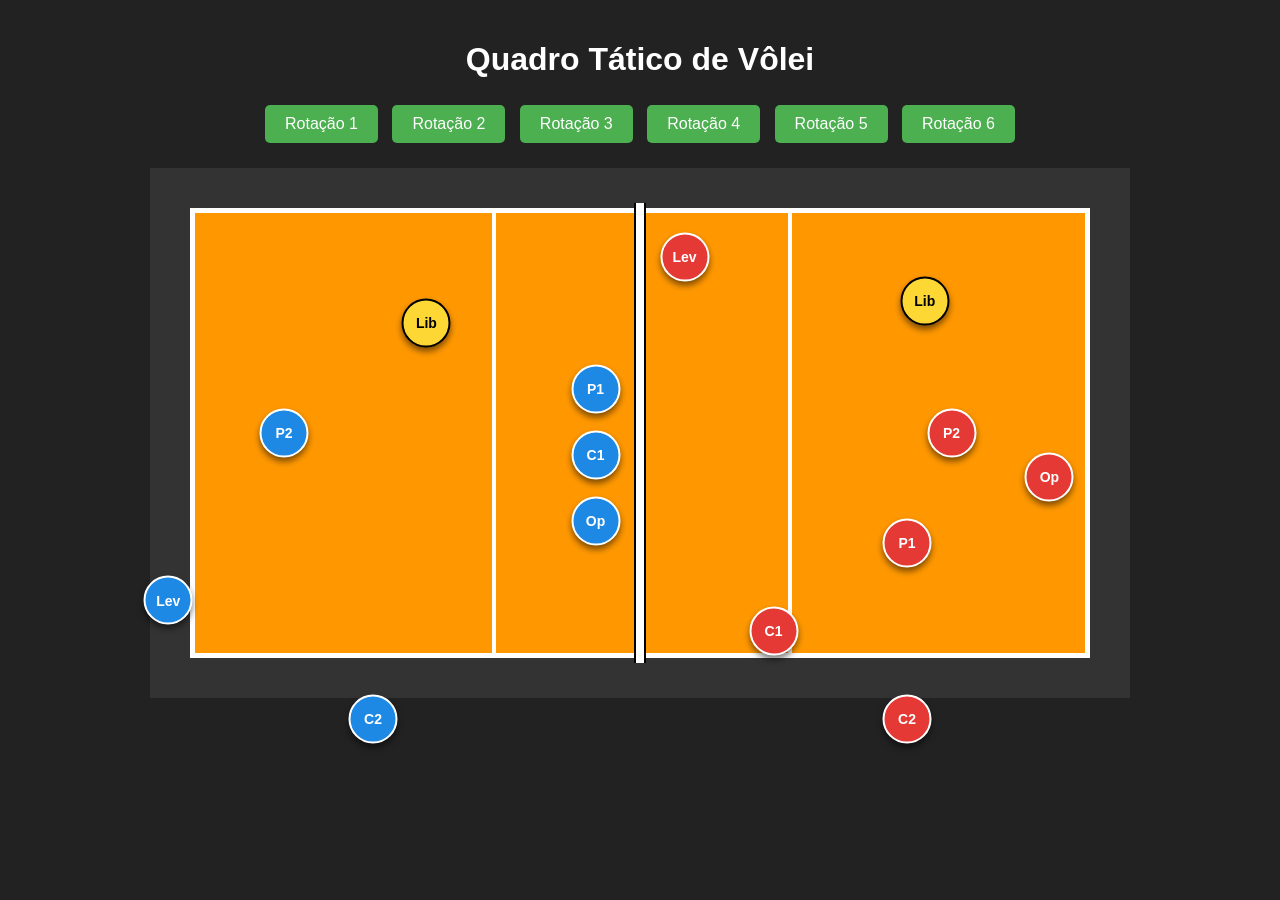
==== index.html @ f0c6102f "first commit" ====
<!DOCTYPE html>
<html lang="pt-BR">
<head>
    <meta charset="UTF-8">
    <meta name="viewport" content="width=device-width, initial-scale=1.0">
    <title>Rotações de Vôlei</title>
    <link rel="stylesheet" href="style.css">
</head>
<body>

    <h1>Quadro Tático de Vôlei</h1>
    
    <div class="controls">
        <button onclick="setRotation(1)">Rotação 1</button>
        <button onclick="setRotation(2)">Rotação 2</button>
        <button onclick="setRotation(3)">Rotação 3</button>
        <button onclick="setRotation(4)">Rotação 4</button>
        <button onclick="setRotation(5)">Rotação 5</button>
        <button onclick="setRotation(6)">Rotação 6</button>
    </div>

    <div class="court-container">
        <div class="court" id="volleyball-court">
            <div class="line net"></div>
            <div class="line three-meter-left"></div>
            <div class="line three-meter-right"></div>

            <div class="player team-left" id="L-Lev">Lev</div>
            <div class="player team-left" id="L-P1">P1</div>
            <div class="player team-left" id="L-P2">P2</div>
            <div class="player team-left" id="L-O">Op</div>
            <div class="player team-left" id="L-C1">C1</div>
            <div class="player team-left libero" id="L-L">Lib</div>
            <div class="player team-left" id="L-C2">C2</div> <div class="player team-right" id="R-Lev">Lev</div>
            <div class="player team-right" id="R-P1">P1</div>
            <div class="player team-right" id="R-P2">P2</div>
            <div class="player team-right" id="R-O">Op</div>
            <div class="player team-right" id="R-C1">C1</div>
            <div class="player team-right libero" id="R-L">Lib</div>
            <div class="player team-right" id="R-C2">C2</div>
        </div>
    </div>

    <script src="script.js"></script>
</body>
</html>
---- style.css ----
body {
    font-family: Arial, sans-serif;
    background-color: #222;
    color: white;
    text-align: center;
    margin: 0;
    padding: 20px;
}

/* --- CONTROLES (BOTÕES) --- */
.controls {
    margin-bottom: 20px;
}
button {
    padding: 10px 20px;
    margin: 5px;
    font-size: 16px;
    cursor: pointer;
    background-color: #4CAF50;
    color: white;
    border: none;
    border-radius: 5px;
    transition: background-color 0.3s;
}
button:hover { background-color: #45a049; }

/* --- A QUADRA --- */
.court-container {
    position: relative;
    width: 900px;
    height: 450px;
    margin: 0 auto;
    padding: 40px; 
    background-color: #333;
}

.court {
    position: relative;
    width: 100%;
    height: 100%;
    background-color: #ff9800;
    border: 5px solid white;
    box-sizing: border-box;
}

/* Linhas da quadra */
.line {
    position: absolute;
    background-color: white;
}
.net {
    width: 8px;
    height: calc(100% + 20px);
    left: 50%;
    top: -10px;
    transform: translateX(-50%);
    background-color: #fff;
    border-left: 2px solid #000;
    border-right: 2px solid #000;
    z-index: 5;
}
.three-meter-left {
    width: 4px;
    height: 100%;
    left: 33.33%;
}
.three-meter-right {
    width: 4px;
    height: 100%;
    left: 66.66%;
}

/* --- OS JOGADORES --- */
.player {
    width: 45px;
    height: 45px;
    border-radius: 50%;
    position: absolute;
    display: flex;
    align-items: center;
    justify-content: center;
    font-weight: bold;
    font-size: 14px;
    color: white;
    transition: all 0.8s ease-in-out; 
    transform: translate(-50%, -50%);
    z-index: 10;
    box-shadow: 0 4px 6px rgba(0,0,0,0.5);
}

.team-left { background-color: #1e88e5; border: 2px solid white; }
.team-right { background-color: #e53935; border: 2px solid white; }
.libero { background-color: #fdd835; color: black; border: 2px solid black;}
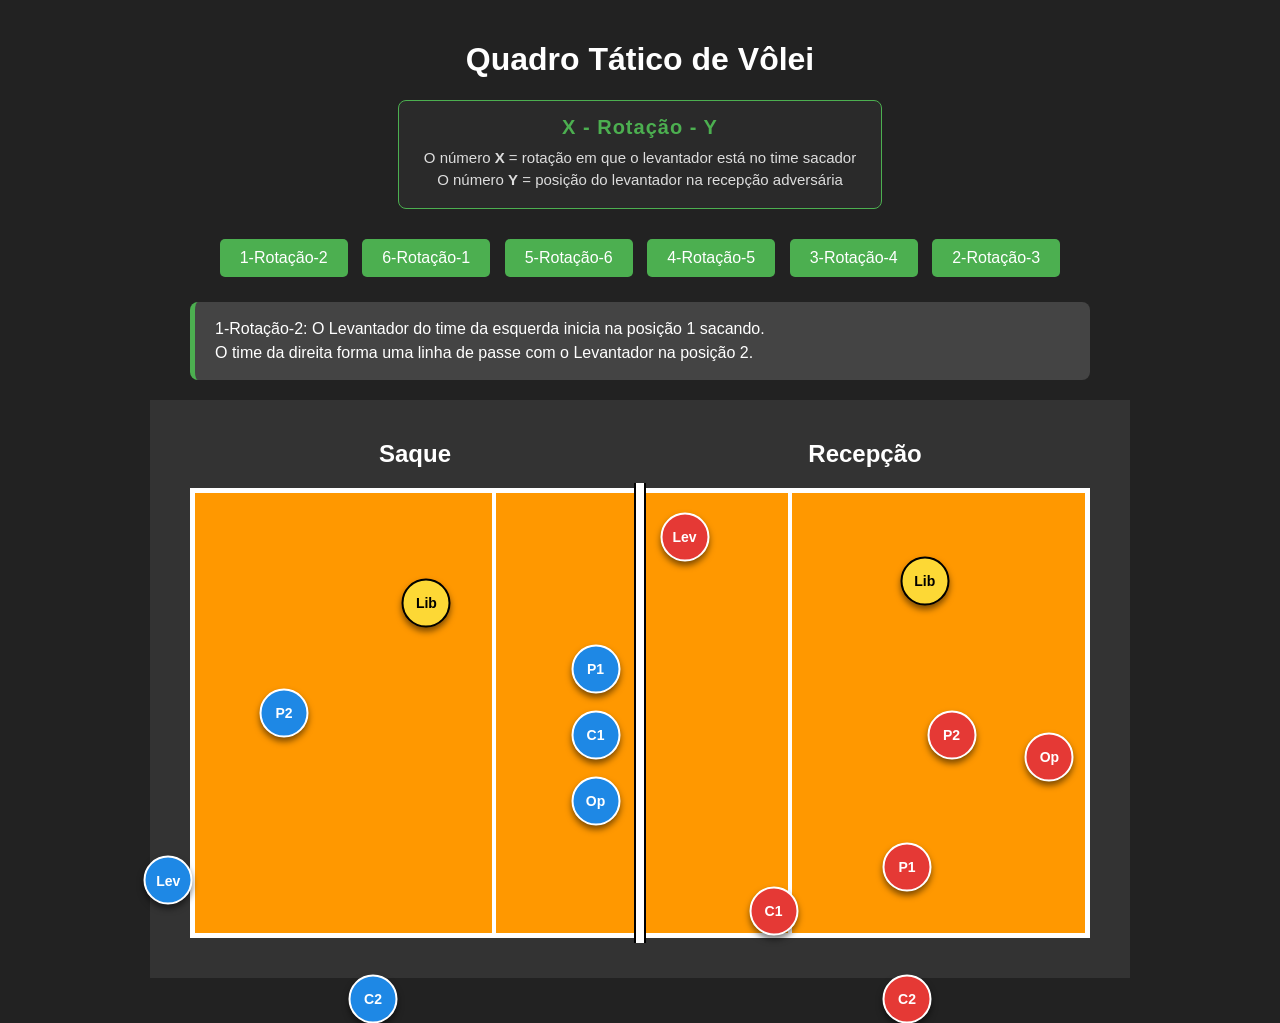
==== commit d2feec4a: "Ajusta layout da quadra, adiciona textos explicativos e legenda de rotação" ====
--- a/index.html
+++ b/index.html
@@ -9,17 +9,31 @@
 <body>
 
     <h1>Quadro Tático de Vôlei</h1>
+    <div class="legend-box">
+        <h3>X - Rotação - Y</h3>
+        <p>O número <strong>X</strong> = rotação em que o levantador está no time sacador</p>
+        <p>O número <strong>Y</strong> = posição do levantador na recepção adversária</p>
+    </div>
     
     <div class="controls">
-        <button onclick="setRotation(1)">Rotação 1</button>
-        <button onclick="setRotation(2)">Rotação 2</button>
-        <button onclick="setRotation(3)">Rotação 3</button>
-        <button onclick="setRotation(4)">Rotação 4</button>
-        <button onclick="setRotation(5)">Rotação 5</button>
-        <button onclick="setRotation(6)">Rotação 6</button>
+        <button onclick="setRotation(1)">1-Rotação-2</button>
+        <button onclick="setRotation(2)">6-Rotação-1</button>
+        <button onclick="setRotation(3)">5-Rotação-6</button>
+        <button onclick="setRotation(4)">4-Rotação-5</button>
+        <button onclick="setRotation(5)">3-Rotação-4</button>
+        <button onclick="setRotation(6)">2-Rotação-3</button>
     </div>
 
+    <div id="rotation-description" class="description-box">
+    </div>
+    
+
     <div class="court-container">
+        <nav class="court-titles">
+            <h2>Saque</h2>
+            <h2>Recepção</h2>
+        </nav>
+        
         <div class="court" id="volleyball-court">
             <div class="line net"></div>
             <div class="line three-meter-left"></div>
@@ -31,7 +45,8 @@
             <div class="player team-left" id="L-O">Op</div>
             <div class="player team-left" id="L-C1">C1</div>
             <div class="player team-left libero" id="L-L">Lib</div>
-            <div class="player team-left" id="L-C2">C2</div> <div class="player team-right" id="R-Lev">Lev</div>
+            <div class="player team-left" id="L-C2">C2</div> 
+            <div class="player team-right" id="R-Lev">Lev</div>
             <div class="player team-right" id="R-P1">P1</div>
             <div class="player team-right" id="R-P2">P2</div>
             <div class="player team-right" id="R-O">Op</div>
@@ -41,6 +56,7 @@
         </div>
     </div>
 
-    <script src="script.js"></script>
+
+    <script src="script2.js"></script>
 </body>
 </html>
--- a/style.css
+++ b/style.css
@@ -5,6 +5,30 @@
     text-align: center;
     margin: 0;
     padding: 20px;
+}
+
+/* --- LEGENDA DO TÍTULO --- */
+.legend-box {
+    background-color: #2a2a2a; /* Um tom sutilmente mais claro que o fundo */
+    border: 1px solid #4CAF50; /* Borda verde combinando com os botões */
+    border-radius: 8px;
+    padding: 15px 25px;
+    margin: 0 auto 25px auto; /* Centraliza e dá espaço para os botões abaixo */
+    width: fit-content; /* A caixa abraça o texto, sem ficar larga demais */
+    color: #ddd;
+}
+
+.legend-box h3 {
+    color: #4CAF50; /* Título em verde para destacar o formato */
+    margin-top: 0;
+    margin-bottom: 10px;
+    font-size: 20px;
+    letter-spacing: 1px;
+}
+
+.legend-box p {
+    margin: 5px 0;
+    font-size: 15px;
 }
 
 /* --- CONTROLES (BOTÕES) --- */
@@ -24,20 +48,50 @@
 }
 button:hover { background-color: #45a049; }
 
-/* --- A QUADRA --- */
+/* --- CAIXA DE EXPLICAÇÃO --- */
+.description-box {
+    background-color: #444;
+    color: #fff;
+    padding: 15px 20px;
+    margin: 0 auto 20px auto;
+    width: 900px; /* Mesma largura da quadra */
+    box-sizing: border-box;
+    border-radius: 8px;
+    font-size: 16px;
+    line-height: 1.5;
+    border-left: 5px solid #4CAF50; /* Detalhe verde na esquerda */
+    text-align: left;
+    white-space: pre-line; /* ISSO FAZ O \n FUNCIONAR! */
+}
+
 .court-container {
     position: relative;
     width: 900px;
-    height: 450px;
+    
     margin: 0 auto;
     padding: 40px; 
     background-color: #333;
 }
 
+/* --- TÍTULOS DA QUADRA --- */
+.court-titles {
+    display: flex;
+    width: 100%;
+    margin-bottom: 20px;
+}
+
+.court-titles h2 {
+    width: 50%; /* Divide o espaço exatamente no meio (450px para cada lado) */
+    text-align: center; /* Centraliza a palavra dentro da sua metade */
+    margin: 0;
+    font-size: 24px;
+    color: white; /* Garante que o texto fique branco e legível */
+}
+
 .court {
     position: relative;
     width: 100%;
-    height: 100%;
+    height: 450px;
     background-color: #ff9800;
     border: 5px solid white;
     box-sizing: border-box;
@@ -90,4 +144,10 @@
 
 .team-left { background-color: #1e88e5; border: 2px solid white; }
 .team-right { background-color: #e53935; border: 2px solid white; }
-.libero { background-color: #fdd835; color: black; border: 2px solid black;}+.libero { background-color: #fdd835; color: black; border: 2px solid black;}
+
+nav {
+    display: flex;
+    justify-content: space-around;
+    margin-bottom: 20px;
+}
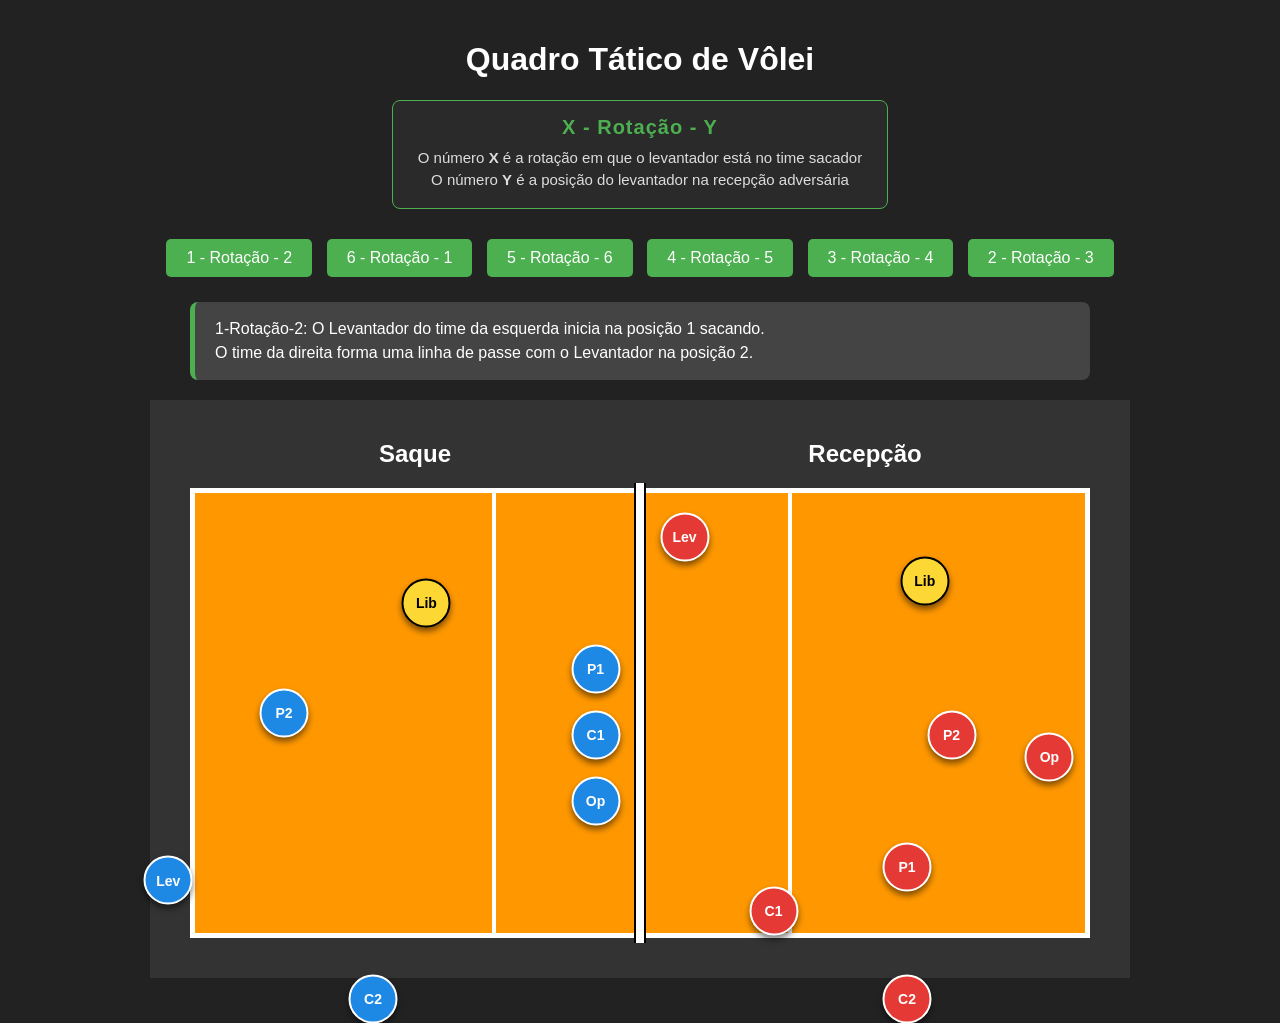
==== commit d36926f5: "Organiuzação" ====
--- a/index.html
+++ b/index.html
@@ -11,17 +11,17 @@
     <h1>Quadro Tático de Vôlei</h1>
     <div class="legend-box">
         <h3>X - Rotação - Y</h3>
-        <p>O número <strong>X</strong> = rotação em que o levantador está no time sacador</p>
-        <p>O número <strong>Y</strong> = posição do levantador na recepção adversária</p>
+        <p>O número <strong>X</strong> é a rotação em que o levantador está no time sacador</p>
+        <p>O número <strong>Y</strong> é a posição do levantador na recepção adversária</p>
     </div>
     
     <div class="controls">
-        <button onclick="setRotation(1)">1-Rotação-2</button>
-        <button onclick="setRotation(2)">6-Rotação-1</button>
-        <button onclick="setRotation(3)">5-Rotação-6</button>
-        <button onclick="setRotation(4)">4-Rotação-5</button>
-        <button onclick="setRotation(5)">3-Rotação-4</button>
-        <button onclick="setRotation(6)">2-Rotação-3</button>
+        <button onclick="setRotation(1)">1 - Rotação - 2</button>
+        <button onclick="setRotation(2)">6 - Rotação - 1</button>
+        <button onclick="setRotation(3)">5 - Rotação - 6</button>
+        <button onclick="setRotation(4)">4 - Rotação - 5</button>
+        <button onclick="setRotation(5)">3 - Rotação - 4</button>
+        <button onclick="setRotation(6)">2 - Rotação - 3</button>
     </div>
 
     <div id="rotation-description" class="description-box">
@@ -57,6 +57,6 @@
     </div>
 
 
-    <script src="script2.js"></script>
+    <script src="js/script_otimizado.js"></script>
 </body>
 </html>
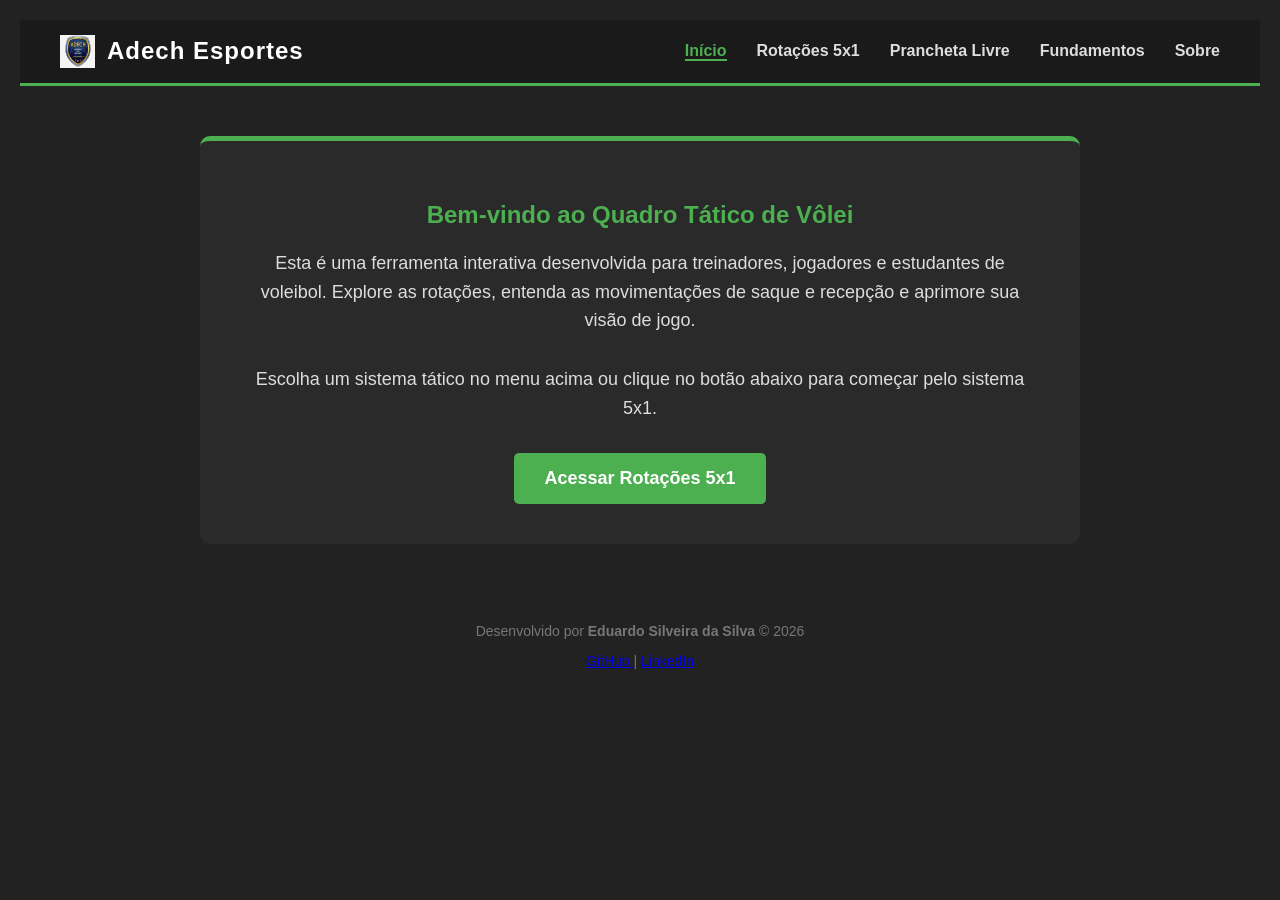
==== commit c80fce1a: "Pagina principal e menu" ====
--- a/index.html
+++ b/index.html
@@ -1,62 +1,113 @@
 <!DOCTYPE html>
 <html lang="pt-BR">
+
 <head>
+    <!-- META -->
     <meta charset="UTF-8">
     <meta name="viewport" content="width=device-width, initial-scale=1.0">
-    <title>Rotações de Vôlei</title>
-    <link rel="stylesheet" href="style.css">
+
+    <!-- TÍTULO -->
+    <title>Início - Quadro Tático de Vôlei</title>
+
+    <!-- FAVICON -->
+    <link rel="icon" type="image/png" href="img/logo.png">
+
+    <!-- CSS -->
+    <link rel="stylesheet" href="css/style.css">
 </head>
+
 <body>
 
-    <h1>Quadro Tático de Vôlei</h1>
-    <div class="legend-box">
-        <h3>X - Rotação - Y</h3>
-        <p>O número <strong>X</strong> é a rotação em que o levantador está no time sacador</p>
-        <p>O número <strong>Y</strong> é a posição do levantador na recepção adversária</p>
-    </div>
-    
-    <div class="controls">
-        <button onclick="setRotation(1)">1 - Rotação - 2</button>
-        <button onclick="setRotation(2)">6 - Rotação - 1</button>
-        <button onclick="setRotation(3)">5 - Rotação - 6</button>
-        <button onclick="setRotation(4)">4 - Rotação - 5</button>
-        <button onclick="setRotation(5)">3 - Rotação - 4</button>
-        <button onclick="setRotation(6)">2 - Rotação - 3</button>
-    </div>
+    <!-- =====================================================
+    NAVBAR
+    ====================================================== -->
 
-    <div id="rotation-description" class="description-box">
-    </div>
-    
+    <nav class="top-navbar">
 
-    <div class="court-container">
-        <nav class="court-titles">
-            <h2>Saque</h2>
-            <h2>Recepção</h2>
-        </nav>
-        
-        <div class="court" id="volleyball-court">
-            <div class="line net"></div>
-            <div class="line three-meter-left"></div>
-            <div class="line three-meter-right"></div>
+        <div class="navbar-brand">
+            <img src="img/logo.png" alt="Logo Vôlei Tático" class="logo-img">
+            Adech Esportes
+        </div>
 
-            <div class="player team-left" id="L-Lev">Lev</div>
-            <div class="player team-left" id="L-P1">P1</div>
-            <div class="player team-left" id="L-P2">P2</div>
-            <div class="player team-left" id="L-O">Op</div>
-            <div class="player team-left" id="L-C1">C1</div>
-            <div class="player team-left libero" id="L-L">Lib</div>
-            <div class="player team-left" id="L-C2">C2</div> 
-            <div class="player team-right" id="R-Lev">Lev</div>
-            <div class="player team-right" id="R-P1">P1</div>
-            <div class="player team-right" id="R-P2">P2</div>
-            <div class="player team-right" id="R-O">Op</div>
-            <div class="player team-right" id="R-C1">C1</div>
-            <div class="player team-right libero" id="R-L">Lib</div>
-            <div class="player team-right" id="R-C2">C2</div>
-        </div>
-    </div>
+        <ul class="navbar-links">
+            <li>
+                <a href="index.html" class="active">Início</a>
+            </li>
+
+            <li>
+                <a href="rotacoes-5x1.html">Rotações 5x1</a>
+            </li>
+
+            <li>
+                <a href="#">Prancheta Livre</a>
+            </li>
+
+            <li>
+                <a href="#">Fundamentos</a>
+            </li>
+
+            <li>
+                <a href="#">Sobre</a>
+            </li>
+        </ul>
+
+    </nav>
 
 
-    <script src="js/script_otimizado.js"></script>
+    <!-- =====================================================
+    CONTEÚDO PRINCIPAL
+    ====================================================== -->
+
+    <main>
+
+        <section class="welcome-container">
+
+            <h1>Bem-vindo ao Quadro Tático de Vôlei</h1>
+
+            <p>
+                Esta é uma ferramenta interativa desenvolvida para treinadores,
+                jogadores e estudantes de voleibol. Explore as rotações,
+                entenda as movimentações de saque e recepção e aprimore
+                sua visão de jogo.
+            </p>
+
+            <p>
+                Escolha um sistema tático no menu acima ou clique no botão
+                abaixo para começar pelo sistema 5x1.
+            </p>
+
+            <a href="rotacoes-5x1.html" class="btn-start">
+                Acessar Rotações 5x1
+            </a>
+
+        </section>
+
+    </main>
+
+
+    <!-- =====================================================
+    FOOTER
+    ====================================================== -->
+
+    <footer class="footer">
+
+        <p>
+            Desenvolvido por <strong>Eduardo Silveira da Silva</strong> © 2026
+        </p>
+
+        <p>
+            <a href="https://github.com/EduardoSilveira0699" target="_blank" rel="noopener">
+                GitHub
+            </a>
+            |
+            <a href="https://www.linkedin.com/in/eduardo-silveira-da-silva-695691223/"
+                target="_blank" rel="noopener">
+                LinkedIn
+            </a>
+        </p>
+
+    </footer>
+
 </body>
+
 </html>
--- a/css/style.css
+++ b/css/style.css
@@ -0,0 +1,395 @@
+/*
+Projeto: Quadro Tático de Vôlei
+Autor: Eduardo Silveira da Silva
+Tecnologias: HTML, CSS, JavaScript
+Descrição: Visualização interativa de rotações do voleibol.
+*/
+
+
+/* =====================================================
+   BASE
+   Estilos globais da página
+===================================================== */
+
+body {
+    font-family: Arial, sans-serif;
+    background-color: #222;
+    color: white;
+    text-align: center;
+    margin: 0;
+    padding: 20px;
+}
+
+header {
+    margin-bottom: 20px;
+    font-size: 28px;
+}
+
+
+/* =====================================================
+   LAYOUT PRINCIPAL
+   Estrutura que organiza legenda + controles
+===================================================== */
+
+.layout-wrapper {
+    display: flex;
+    justify-content: space-between;
+    align-items: center;
+    max-width: 900px;
+    margin: 0 auto 25px auto;
+    gap: 30px;
+}
+
+/* Container que envolve a quadra */
+.court-container {
+    position: relative;
+    width: 900px;
+    margin: 0 auto;
+    padding: 40px;
+    background-color: #333;
+}
+
+
+/* =====================================================
+   LEGENDA
+   Caixa que explica posições dos jogadores
+===================================================== */
+
+.legend-box {
+    background-color: #2a2a2a;
+    border: 1px solid #4CAF50;
+    border-radius: 8px;
+    padding: 15px 25px;
+    flex: 1;
+    text-align: left;
+    color: #ddd;
+}
+
+.legend-box h3 {
+    color: #4CAF50;
+    text-align: center;
+    margin-top: 0;
+    margin-bottom: 10px;
+    font-size: 20px;
+    letter-spacing: 1px;
+}
+
+.legend-box p {
+    margin: 5px 0;
+    font-size: 15px;
+}
+
+
+/* =====================================================
+   CONTROLES
+   Botões que trocam as rotações
+===================================================== */
+
+.controls {
+    display: grid;
+    grid-template-columns: repeat(2, 1fr);
+    gap: 10px;
+    min-width: 250px;
+}
+
+button {
+    padding: 12px 20px;
+    font-size: 16px;
+    font-weight: bold;
+    cursor: pointer;
+    background-color: #4CAF50;
+    color: white;
+    border: none;
+    border-radius: 5px;
+    transition: background-color 0.3s;
+}
+
+/* feedback visual ao passar o mouse */
+button:hover {
+    background-color: #45a049;
+}
+
+
+/* =====================================================
+   CAIXA DE DESCRIÇÃO
+   Mostra explicação da rotação atual
+===================================================== */
+
+.description-box {
+    background-color: #444;
+    padding: 15px 20px;
+    margin: 0 auto 20px auto;
+    width: 900px;
+    border-radius: 8px;
+    font-size: 16px;
+    line-height: 1.5;
+    border-left: 5px solid #4CAF50;
+    text-align: left;
+
+    /* permite quebrar linha quando texto vem do JS com \n */
+    white-space: pre-line;
+}
+
+
+/* =====================================================
+   QUADRA
+===================================================== */
+
+.court {
+    position: relative;
+    width: 100%;
+    height: 450px;
+    background-color: #ff9800;
+    border: 5px solid white;
+    box-sizing: border-box;
+}
+
+/* títulos acima da quadra (ex: Saque | Recepção) */
+.court-titles {
+    display: flex;
+    width: 100%;
+    margin-bottom: 20px;
+}
+
+.court-titles h2 {
+    width: 50%;
+    text-align: center;
+    margin: 0;
+    font-size: 24px;
+}
+
+
+/* =====================================================
+   LINHAS DA QUADRA
+===================================================== */
+
+.line {
+    position: absolute;
+    background-color: white;
+}
+
+/* rede central */
+.net {
+    width: 8px;
+    height: calc(100% + 20px);
+    left: 50%;
+    top: -10px;
+    transform: translateX(-50%);
+    border-left: 2px solid #000;
+    border-right: 2px solid #000;
+    z-index: 5;
+}
+
+/* linha dos 3 metros */
+.three-meter-left {
+    width: 4px;
+    height: 100%;
+    left: 33.33%;
+}
+
+.three-meter-right {
+    width: 4px;
+    height: 100%;
+    left: 66.66%;
+}
+
+
+/* =====================================================
+   JOGADORES
+===================================================== */
+
+/* círculo que representa um jogador */
+.player {
+    width: 45px;
+    height: 45px;
+    border-radius: 50%;
+    position: absolute;
+
+    display: flex;
+    align-items: center;
+    justify-content: center;
+
+    font-weight: bold;
+    font-size: 14px;
+    color: white;
+
+    /* centraliza o jogador no ponto definido */
+    transform: translate(-50%, -50%);
+
+    /* animação quando muda de posição */
+    transition: all 0.8s ease-in-out;
+
+    z-index: 10;
+    box-shadow: 0 4px 6px rgba(0,0,0,0.5);
+}
+
+/* time da esquerda */
+.team-left {
+    background-color: #1e88e5;
+    border: 2px solid white;
+}
+
+/* time da direita */
+.team-right {
+    background-color: #e53935;
+    border: 2px solid white;
+}
+
+/* líbero */
+.libero {
+    background-color: #fdd835;
+    color: black;
+    border: 2px solid black;
+}
+
+
+/* =====================================================
+   NAVBAR
+===================================================== */
+
+.top-navbar {
+    background-color: #1a1a1a;
+    display: flex;
+    justify-content: space-between;
+    align-items: center;
+    padding: 15px 40px;
+    border-bottom: 3px solid #4CAF50;
+    margin-bottom: 20px;
+}
+
+/* título principal da página */
+.page-title {
+    text-align: center;
+    font-size: 32px;
+    margin-top: 0;
+    margin-bottom: 20px;
+    letter-spacing: 1px;
+}
+
+/* marca + logo */
+.navbar-brand {
+    font-size: 24px;
+    font-weight: bold;
+    color: #fff;
+    letter-spacing: 1px;
+
+    display: flex;
+    align-items: center;
+}
+
+/* logo da navbar */
+.logo-img {
+    width: 35px;
+    height: auto;
+    margin-right: 12px;
+}
+
+.navbar-links {
+    list-style: none;
+    display: flex;
+    gap: 30px;
+    margin: 0;
+    padding: 0;
+}
+
+.navbar-links a {
+    text-decoration: none;
+    color: #ddd;
+    font-size: 16px;
+    font-weight: bold;
+    transition: 0.3s;
+}
+
+/* efeito hover do menu */
+.navbar-links a:hover {
+    color: #4CAF50;
+}
+
+/* página ativa */
+.navbar-links a.active {
+    color: #4CAF50;
+    border-bottom: 2px solid #4CAF50;
+}
+
+
+/* =====================================================
+   PÁGINA INICIAL
+===================================================== */
+
+.welcome-container {
+    max-width: 800px;
+    margin: 50px auto;
+    background-color: #2a2a2a;
+    padding: 40px;
+    border-radius: 10px;
+    border-top: 5px solid #4CAF50;
+}
+
+.welcome-container h1 {
+    color: #4CAF50;
+    margin-bottom: 20px;
+}
+
+.welcome-container p {
+    font-size: 18px;
+    line-height: 1.6;
+    color: #ddd;
+    margin-bottom: 30px;
+}
+
+/* botão principal da página inicial */
+.btn-start {
+    display: inline-block;
+    background-color: #4CAF50;
+    color: white;
+    padding: 15px 30px;
+    text-decoration: none;
+    font-size: 18px;
+    font-weight: bold;
+    border-radius: 5px;
+}
+
+.btn-start:hover {
+    background-color: #45a049;
+}
+
+
+/* =====================================================
+   FOOTER
+===================================================== */
+
+.footer {
+    margin-top: 40px;
+    padding: 15px;
+    font-size: 14px;
+    color: #777;
+}
+
+
+/* =====================================================
+   RESPONSIVIDADE
+   Ajustes para telas menores
+===================================================== */
+
+@media (max-width: 768px) {
+
+    .layout-wrapper {
+        flex-direction: column;
+    }
+
+    .controls {
+        width: 100%;
+    }
+
+    .top-navbar {
+        flex-direction: column;
+        gap: 15px;
+        padding: 15px 20px;
+    }
+
+    .navbar-links {
+        flex-wrap: wrap;
+        justify-content: center;
+    }
+
+}
